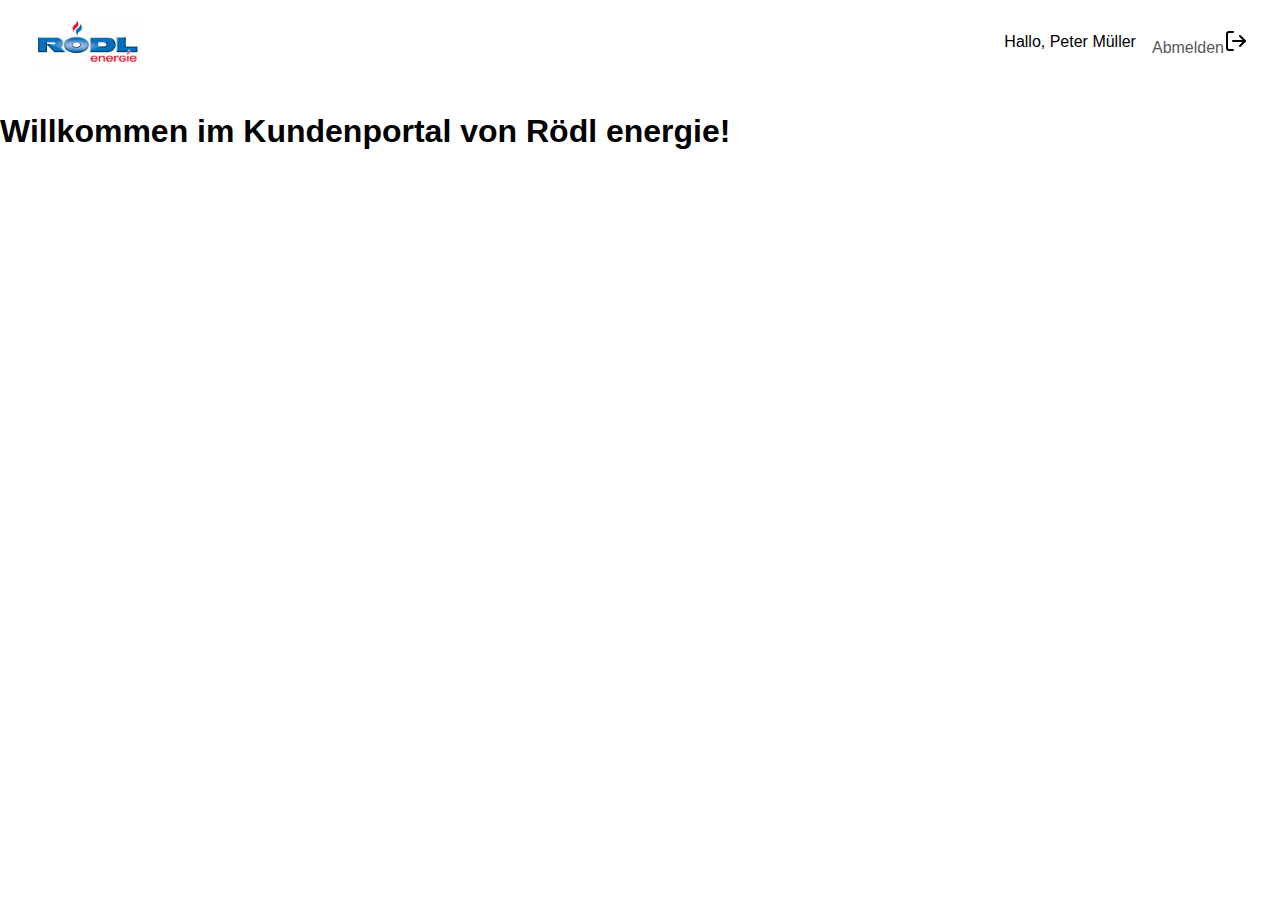
==== employees_web/index.html @ 631987be "employees" ====
<!DOCTYPE html>
<html lang="de">
<head>
    <meta charset="UTF-8">
    <meta name="viewport" content="width=device-width, initial-scale=1.0">
    <title>Rödl energie - Mitarbeiterportal</title>
    <link rel="stylesheet" href="styles.css">
</head>
<body>
    <header class="main-header">
        <div class="top-bar">
            <a href="/" class="logo">
                <img src="./assets/roedl-energie.png" alt="Rödl energie Logo">
            </a>
            <div class="top-right">
                <nav class="secondary-nav">
                    <ul>
                        <p class="user-name">Hallo, Peter Müller</p>
                        <li><a href="/logout" class="center">Abmelden<img src="./assets/log-out.svg" alt="Logout" class="red-icon"></a></li>
                    </ul>
                </nav>
            </div>
        </div>
    </header>

    <main class="kundenportal">
        <h1>Willkommen im Kundenportal von Rödl energie!</h1>
        
      
    </main>
    
    
</body>
</html>
---- employees_web/styles.css ----
:root {
    --primary-red: #E2001A;
    --text-gray: #58585A;
}

* {
    margin: 0;
    padding: 0;
    box-sizing: border-box;
}

body {
    font-family: Arial, sans-serif;
    line-height: 1.6;
}

.main-header {
    padding: 1rem 2rem;
    background: white;
}

.top-bar {
    display: flex;
    justify-content: space-between;
    align-items: center;
    margin-bottom: 1rem;
}

.logo img {
    height: 50px;
}

.secondary-nav ul {
    display: flex;
    list-style: none;
    gap: 1rem;
}

.secondary-nav a {
    color: var(--text-gray);
    text-decoration: none;
}
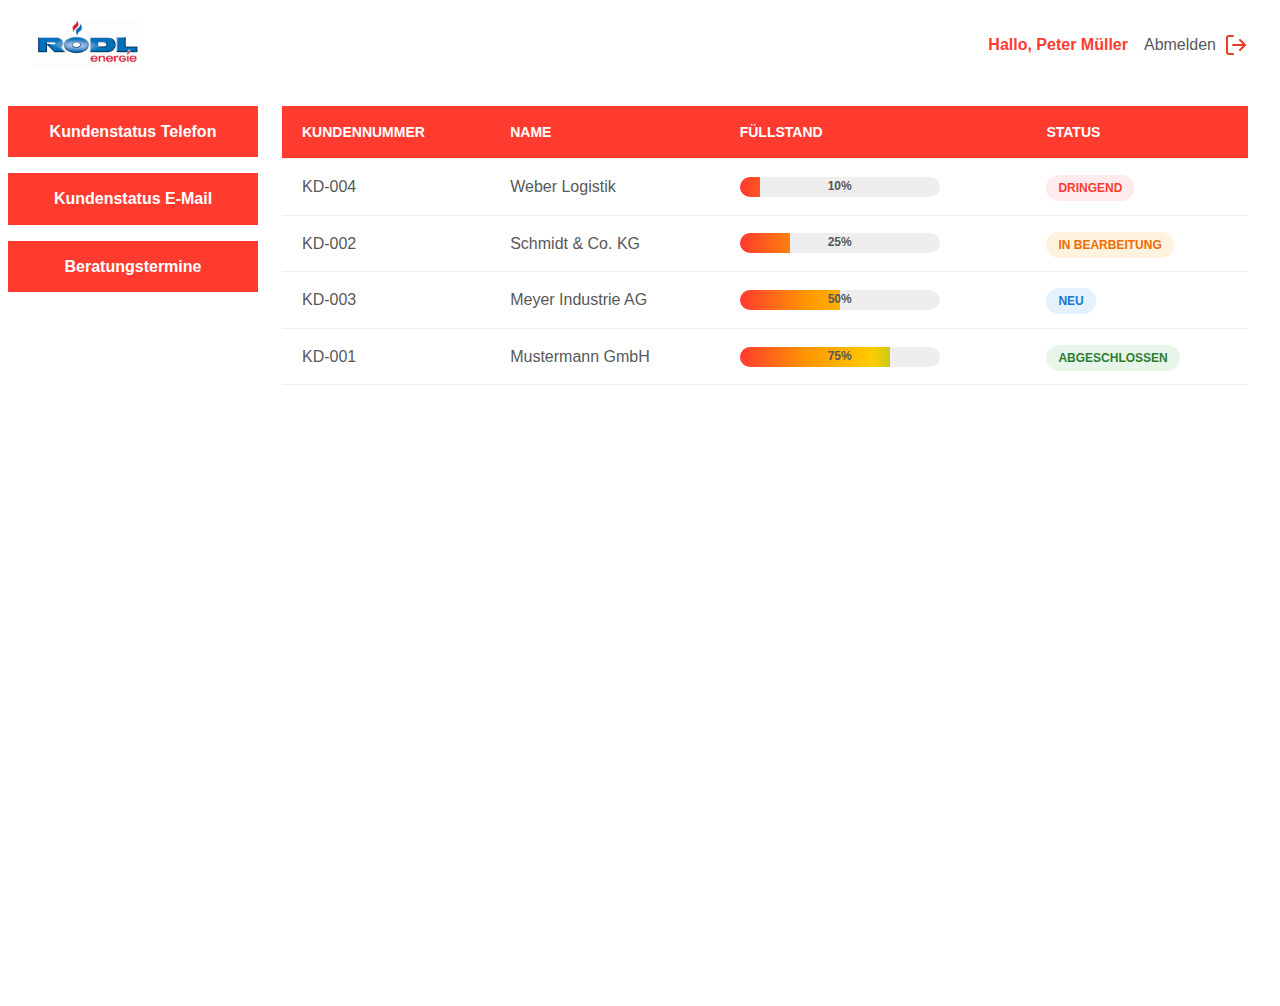
==== commit 2160a13a: "Customer table" ====
--- a/employees_web/index.html
+++ b/employees_web/index.html
@@ -23,9 +23,90 @@
         </div>
     </header>
 
-    <main class="kundenportal">
-        <h1>Willkommen im Kundenportal von Rödl energie!</h1>
-        
+    <main class="mitarbeiterportal">
+       <aside class="sidebar">
+        <nav class="sidebar-nav">
+            <ul>
+                <li><a href="/">Kundenstatus Telefon</a></li>
+                <li><a href="/">Kundenstatus E-Mail</a></li>
+                <li><a href="/">Beratungstermine</a></li>
+            </ul>
+        </nav>
+    </aside>
+
+    <div class="content">
+        <table class="customer-table">
+            <thead>
+                <tr>
+                    <th>Kundennummer</th>
+                    <th>Name</th>
+                    <th>Füllstand</th>
+                    <th>Status</th>
+                </tr>
+            </thead>
+            <tbody>
+                <tr>
+                    <td>KD-004</td>
+                    <td>Weber Logistik</td>
+                    <td>
+                        <div class="fuel-gauge">
+                                <div class="fuel-level-mask" style="width: 10%">
+                                <div class="fuel-level"></div>
+                                
+                            </div>
+                            <span>10%</span>
+                        </div>
+                    </td>
+                    <td><span class="status urgent">Dringend</span></td>
+                </tr>
+                <tr>
+                    <td>KD-002</td>
+                    <td>Schmidt & Co. KG</td>
+                    <td>
+                        <div class="fuel-gauge">
+                            <div class="fuel-level-mask" style="width: 25%">
+                            <div class="fuel-level"></div>
+                            
+                            </div>
+                            <span>25%</span>
+                        </div>
+                    </td>
+                    <td><span class="status pending">In Bearbeitung</span></td>
+                </tr>
+                <tr>
+                    <td>KD-003</td>
+                    <td>Meyer Industrie AG</td>
+                    <td>
+                        <div class="fuel-gauge">
+                            <div class="fuel-level-mask" style="width: 50%">
+                            <div class="fuel-level"></div>
+                            </div>
+                            <span>50%</span>
+                        </div>
+                    </td>
+                    <td><span class="status new">Neu</span></td>
+                </tr>
+                <tr>
+                    <td>KD-001</td>
+                    <td>Mustermann GmbH</td>
+                    <td>
+                        <div class="fuel-gauge">
+                            <div class="fuel-level-mask" style="width: 75%">
+                                <div class="fuel-level"></div>    
+                            </div>
+                            <span>75%</span>
+                        </div>
+                        </div>
+                    </div>
+                    </td>
+                    <td><span class="status completed">Abgeschlossen</span></td>
+                </tr>
+              
+               
+               
+            </tbody>
+        </table>
+    </div>
       
     </main>
     
--- a/employees_web/styles.css
+++ b/employees_web/styles.css
@@ -1,6 +1,9 @@
 :root {
-    --primary-red: #E2001A;
+    --primary-red: #ff3b30;
     --text-gray: #58585A;
+    --orange: #ff9500;
+    --yellow: #ffcc00;
+    --green: #34c759;
 }
 
 * {
@@ -26,6 +29,12 @@
     margin-bottom: 1rem;
 }
 
+.top-right {
+    display: flex;
+    align-items: center;
+    gap: 2rem;
+}
+
 .logo img {
     height: 50px;
 }
@@ -39,4 +48,225 @@
 .secondary-nav a {
     color: var(--text-gray);
     text-decoration: none;
-}+}
+
+.red-icon {
+    filter: invert(27%) sepia(51%) saturate(2878%) hue-rotate(346deg) brightness(104%) contrast(97%);
+}
+
+.user-name {
+    font-weight: bold;
+    color: var(--primary-red);
+}
+
+.center {
+    display: flex;
+    align-items: center;
+    justify-content: center;
+    gap: 0.5rem;
+}
+
+.mitarbeiterportal {
+    display: flex;
+    flex-direction: row;
+}
+
+.sidebar {
+    width: 250px;
+    height: 100vh;
+}
+
+.sidebar-nav{
+    width: 100%;
+    flex: 1;
+    position: relative;
+    margin: 0 0.5rem;
+    display: flex;
+    flex-direction: column;
+}
+
+.sidebar-nav ul {
+    display: flex;
+    flex-direction: column;
+    list-style: none;
+    width: 100%;
+    position: relative;
+}
+
+
+.sidebar-nav li {
+    margin-bottom: 1rem;
+    width: 100%;
+    position: relative;
+    display: flex;
+    flex-direction: row;
+}
+
+.sidebar-nav ul li a{
+    background: var(--primary-red);
+    color: white;
+    text-decoration: none;
+    padding: 0.75rem 1.5rem;
+    font-weight: bold;
+    border: 1px solid var(--primary-red);
+    transition: all 0.3s ease;
+    width: 100%;
+    text-align: center;
+    position: relative;
+    display: flex;
+    flex-direction: row;
+    align-items: center;
+    justify-content: center;
+}
+
+.sidebar-nav a:hover {
+    background: white;
+    color: var(--primary-red);
+    transition: all 0.3s ease;
+}
+
+.sidebar-nav a:active {
+    background: var(--primary-red);
+    color: white;
+    transition: all 0.3s ease;
+}
+
+.content {
+    flex: 1;
+    margin: 0 2rem;
+    color: white;
+    display: flex;
+    flex-direction: column;
+    align-items: center;
+    justify-content: start;
+  
+}
+
+.customer-table {
+    width: 100%;
+    border-collapse: collapse;
+}
+
+.customer-table th,
+.customer-table td {
+    padding: 15px 20px;
+    text-align: left;
+    border-bottom: 1px solid #eee;
+}
+
+.customer-table th {
+    background: var(--primary-red);
+    color: var(--white);
+    font-weight: bold;
+    text-transform: uppercase;
+    font-size: 14px;
+}
+
+.customer-table td {
+    color: var(--text-gray);
+}
+
+.customer-table tr:hover {
+    background: #f9f9f9;
+}
+
+/* Füllstandsanzeige */
+.fuel-gauge {
+    width: 200px;
+    height: 20px;
+    background: #eee;
+    border-radius: 10px;
+    overflow: hidden;
+    position: relative;
+}
+
+.fuel-level{
+    height: 100%;
+    position: relative;
+    background: linear-gradient(90deg, var(--primary-red) 0%, var(--orange) 33%, var(--yellow) 66%, var(--green) 100%);
+    width: 200px;
+}
+
+.fuel-level-mask{
+    height: 100%;
+    transition: width 0.3s ease;
+    position: relative;
+    overflow: hidden;
+}
+
+.fuel-gauge span {
+    position: absolute;
+    left: 50%;
+    top: 50%;
+    transform: translate(-50%, -50%);
+    color: var(--text-dark);
+    font-size: 12px;
+    font-weight: bold;
+    width: 200px;
+    text-align: center;
+}
+
+/* Status Styles */
+.status {
+    padding: 6px 12px;
+    border-radius: 20px;
+    font-size: 12px;
+    font-weight: bold;
+    text-transform: uppercase;
+}
+
+.status.completed {
+    background: #e8f5e9;
+    color: #2e7d32;
+}
+
+.status.pending {
+    background: #fff3e0;
+    color: #ef6c00;
+}
+
+.status.new {
+    background: #e3f2fd;
+    color: #1976d2;
+}
+
+.status.urgent {
+    background: #ffebee;
+    color: var(--primary-red);
+}
+
+/* Responsive Design */
+@media (max-width: 768px) {
+    .container {
+        padding: 0 10px;
+        margin: 20px auto;
+    }
+
+    .customer-table th,
+    .customer-table td {
+        padding: 10px;
+    }
+
+    .fuel-gauge {
+        width: 150px;
+    }
+
+    .status {
+        padding: 4px 8px;
+        font-size: 11px;
+    }
+}
+
+@media (max-width: 576px) {
+    .customer-table {
+        display: block;
+        overflow-x: auto;
+        white-space: nowrap;
+    }
+
+    .fuel-gauge {
+        width: 100px;
+    }
+}
+
+
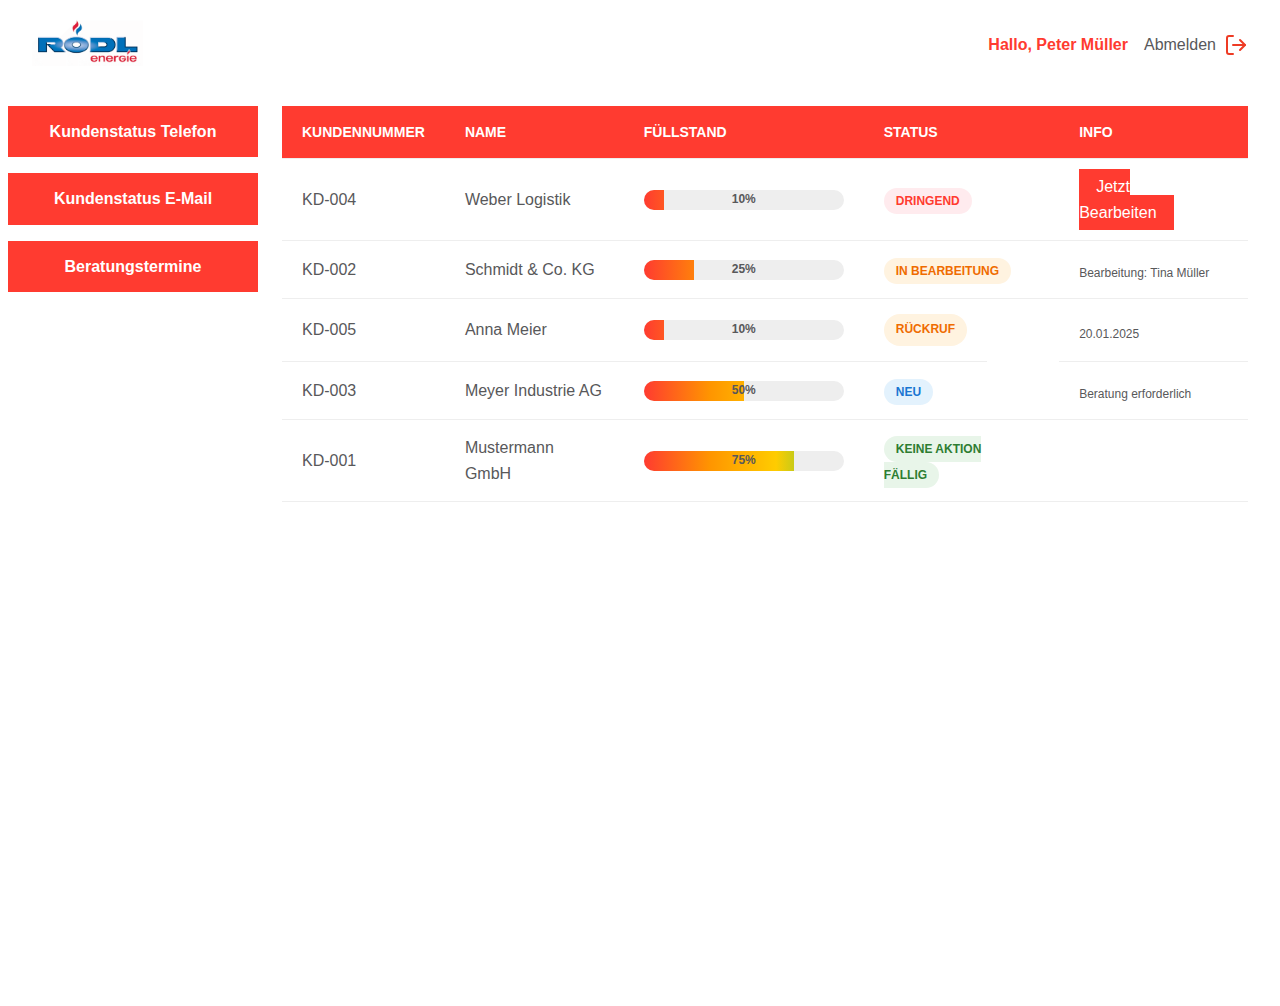
==== commit 92892940: "Tabellenansicht fertig" ====
--- a/employees_web/index.html
+++ b/employees_web/index.html
@@ -42,6 +42,7 @@
                     <th>Name</th>
                     <th>Füllstand</th>
                     <th>Status</th>
+                    <th>Info</th>
                 </tr>
             </thead>
             <tbody>
@@ -58,6 +59,7 @@
                         </div>
                     </td>
                     <td><span class="status urgent">Dringend</span></td>
+                    <td><a href="/">Jetzt Bearbeiten</a></td>
                 </tr>
                 <tr>
                     <td>KD-002</td>
@@ -72,6 +74,21 @@
                         </div>
                     </td>
                     <td><span class="status pending">In Bearbeitung</span></td>
+                    <td><p>Bearbeitung: Tina Müller</p></td>
+                </tr>
+                <tr>
+                    <td>KD-005</td>
+                    <td>Anna Meier</td>
+                    <td>
+                        <div class="fuel-gauge">
+                            <div class="fuel-level-mask" style="width: 10%">
+                            <div class="fuel-level"></div>
+                            </div>
+                            <span>10%</span>
+                        </div>
+                    </td>
+                    <td class="column"><span class="status pending">Rückruf</span></td>
+                    <td><p>20.01.2025</p></td>
                 </tr>
                 <tr>
                     <td>KD-003</td>
@@ -85,6 +102,7 @@
                         </div>
                     </td>
                     <td><span class="status new">Neu</span></td>
+                    <td><p>Beratung erforderlich</p></td>
                 </tr>
                 <tr>
                     <td>KD-001</td>
@@ -99,7 +117,8 @@
                         </div>
                     </div>
                     </td>
-                    <td><span class="status completed">Abgeschlossen</span></td>
+                    <td><span class="status completed">Keine Aktion fällig</span></td>
+                    <td><p></p></td>
                 </tr>
               
                
--- a/employees_web/styles.css
+++ b/employees_web/styles.css
@@ -164,6 +164,30 @@
 
 .customer-table td {
     color: var(--text-gray);
+}
+
+.customer-table td a{
+    color: white;
+    background-color: var(--primary-red);
+    text-decoration: none;
+    padding: 0.5rem 1rem;
+    border: 1px solid var(--primary-red);
+    transition: all 0.3s ease;
+}
+
+.customer-table td a:hover{
+    background-color: white;
+    color: var(--primary-red);
+    transition: all 0.3s ease;
+}
+
+
+.customer-table td p{
+    font-size: 12px;
+    color: var(--text-gray);
+    width: 100%;
+    text-align: left;
+    margin-top: 0.5rem;
 }
 
 .customer-table tr:hover {
@@ -213,6 +237,7 @@
     font-size: 12px;
     font-weight: bold;
     text-transform: uppercase;
+    width: fit-content;
 }
 
 .status.completed {
@@ -233,6 +258,14 @@
 .status.urgent {
     background: #ffebee;
     color: var(--primary-red);
+}
+
+.column{
+    display: flex;
+    flex-direction: row;
+    align-items: center;
+    justify-content: center;
+    width: fit-content;
 }
 
 /* Responsive Design */
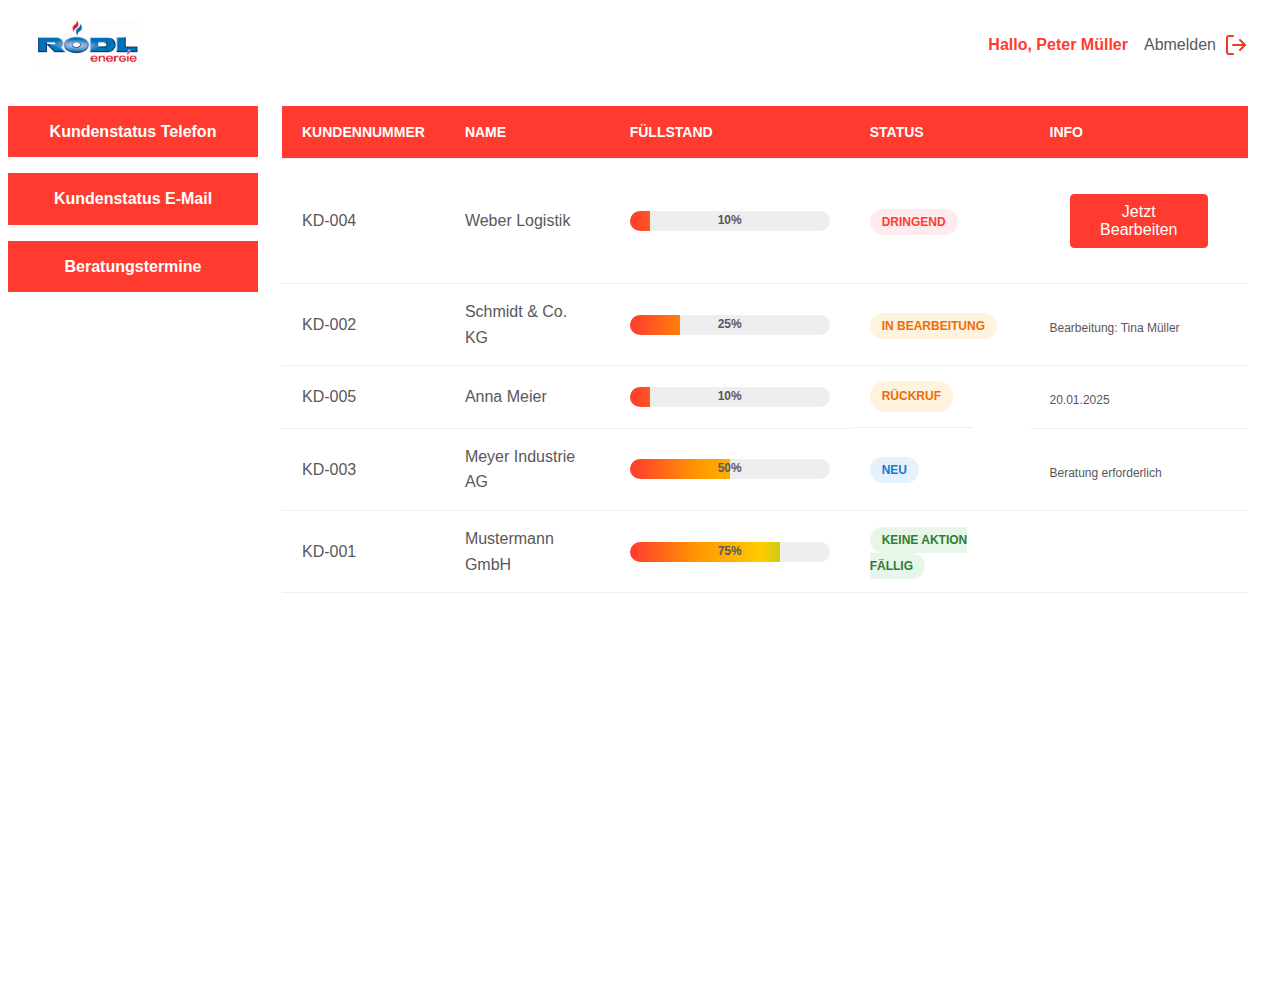
==== commit 6be2835d: "Popup" ====
--- a/employees_web/index.html
+++ b/employees_web/index.html
@@ -59,7 +59,7 @@
                         </div>
                     </td>
                     <td><span class="status urgent">Dringend</span></td>
-                    <td><a href="/">Jetzt Bearbeiten</a></td>
+                    <td><button onclick="document.getElementById('customerPopup').style.display='block'" class="show-popup-btn">Jetzt Bearbeiten</button></td>
                 </tr>
                 <tr>
                     <td>KD-002</td>
@@ -120,11 +120,130 @@
                     <td><span class="status completed">Keine Aktion fällig</span></td>
                     <td><p></p></td>
                 </tr>
-              
-               
-               
             </tbody>
         </table>
+        <!-- Popup Container -->
+    <div id="customerPopup" class="popup">
+        <div class="popup-content">
+            <div class="popup-header">
+                <h2>Kundendetails</h2>
+                <span class="close-btn" onclick="document.getElementById('customerPopup').style.display='none'">&times;</span>
+            </div>
+
+            <div class="popup-body">
+                <div class="customer-info-grid">
+                    <!-- Basis Informationen -->
+                    <div class="info-section">
+                        <h3>Basisinformationen</h3>
+                        <div class="info-group">
+                            <label>Kundennummer:</label>
+                            <span>KD-001</span>
+                        </div>
+                        <div class="info-group">
+                            <label>Firmenname:</label>
+                            <span>Mustermann GmbH</span>
+                        </div>
+                        <div class="info-group">
+                            <label>Status:</label>
+                            <span class="status completed">Aktiv</span>
+                        </div>
+                    </div>
+
+                    <!-- Adresse -->
+                    <div class="info-section">
+                        <h3>Adresse</h3>
+                        <div class="info-group">
+                            <label>Straße:</label>
+                            <span>Musterstraße 123</span>
+                        </div>
+                        <div class="info-group">
+                            <label>PLZ/Ort:</label>
+                            <span>12345 Musterstadt</span>
+                        </div>
+                        <div class="info-group">
+                            <label>Land:</label>
+                            <span>Deutschland</span>
+                        </div>
+                    </div>
+
+                    <!-- Kontaktdaten -->
+                    <div class="info-section">
+                        <h3>Kontaktdaten</h3>
+                        <div class="info-group">
+                            <label>Ansprechpartner:</label>
+                            <span>Max Mustermann</span>
+                        </div>
+                        <div class="info-group">
+                            <label>Telefon:</label>
+                            <span>+49 123 456789</span>
+                        </div>
+                        <div class="info-group">
+                            <label>E-Mail:</label>
+                            <span>info@mustermann-gmbh.de</span>
+                        </div>
+                    </div>
+
+                    <!-- Tank Details -->
+                    <div class="info-section">
+                        <h3>Tank-Details</h3>
+                        <div class="info-group">
+                            <label>Aktueller Füllstand:</label>
+                            <div class="fuel-gauge">
+                                 <div class="fuel-level-mask" style="width: 75%">
+                                    <div class="fuel-level"></div>
+                                </div>
+                                <span>75%</span>
+                            </div>
+                        </div>
+                        <div class="info-group">
+                            <label>Tank-Kapazität:</label>
+                            <span>10.000 Liter</span>
+                        </div>
+                        <div class="info-group">
+                            <label>Letzte Befüllung:</label>
+                            <span>15.01.2024</span>
+                        </div>
+                    </div>
+                </div>
+
+                <a href="/">Daten bearbeiten</a>
+
+                <!-- Letzte Bestellungen -->
+                <div class="orders-section">
+                    <h3>Letzte Bestellungen</h3>
+                    <table class="orders-table">
+                        <thead>
+                            <tr>
+                                <th>Datum</th>
+                                <th>Bestellnummer</th>
+                                <th>Menge</th>
+                                <th>Status</th>
+                            </tr>
+                        </thead>
+                        <tbody>
+                            <tr>
+                                <td>15.01.2024</td>
+                                <td>BO-2024-001</td>
+                                <td>5.000 L</td>
+                                <td><span class="status completed">Geliefert</span></td>
+                            </tr>
+                            <tr>
+                                <td>01.12.2023</td>
+                                <td>BO-2023-089</td>
+                                <td>7.500 L</td>
+                                <td><span class="status completed">Geliefert</span></td>
+                            </tr>
+                            <tr>
+                                <td>15.11.2023</td>
+                                <td>BO-2023-076</td>
+                                <td>6.000 L</td>
+                                <td><span class="status completed">Geliefert</span></td>
+                            </tr>
+                        </tbody>
+                    </table>
+                </div>
+            </div>
+        </div>
     </div>
       
     </main>
--- a/employees_web/styles.css
+++ b/employees_web/styles.css
@@ -166,7 +166,7 @@
     color: var(--text-gray);
 }
 
-.customer-table td a{
+.customer-table td button{
     color: white;
     background-color: var(--primary-red);
     text-decoration: none;
@@ -175,7 +175,7 @@
     transition: all 0.3s ease;
 }
 
-.customer-table td a:hover{
+.customer-table td button:hover{
     background-color: white;
     color: var(--primary-red);
     transition: all 0.3s ease;
@@ -268,6 +268,218 @@
     width: fit-content;
 }
 
+
+/* Popup Styles */
+.popup {
+    display: none;
+    position: fixed;
+    top: 0;
+    left: 0;
+    width: 100%;
+    height: 100%;
+    background-color: rgba(0, 0, 0, 0.5);
+    z-index: 1000;
+}
+
+.popup-content {
+    position: relative;
+    background-color: white;
+    margin: 2% auto;
+    width: 90%;
+    max-width: 1200px;
+    max-height: 95vh;
+    border-radius: 8px;
+    box-shadow: 0 4px 6px rgba(0, 0, 0, 0.1);
+    overflow-y: auto;
+}
+
+.popup-header {
+    padding: 20px;
+    background-color: var(--primary-red);
+    color: var(--white);
+    display: flex;
+    justify-content: space-between;
+    align-items: center;
+    position: sticky;
+    top: 0;
+    z-index: 1;
+}
+
+.close-btn {
+    color: var(--white);
+    font-size: 28px;
+    font-weight: bold;
+    cursor: pointer;
+    padding: 0 10px;
+}
+
+.close-btn:hover {
+    opacity: 0.8;
+}
+
+.popup-body {
+    padding: 40px;
+    display: flex;
+    flex-direction: column;
+    align-items: center;
+    justify-content: center;
+}
+
+/* Customer Info Grid */
+.customer-info-grid {
+    display: flex;
+    flex-direction: row;
+    width: 100%;
+    margin-bottom: 30px;
+    color: var(--text-gray);
+    justify-content: space-between;
+
+}
+
+.info-section {
+    background: var(--background-light);
+    border-radius: 8px;
+}
+
+.info-section h3 {
+    color: var(--primary-red);
+    margin-bottom: 15px;
+    font-size: 18px;
+}
+
+.info-group {
+    margin-bottom: 10px;
+    color: var(--text-gray);
+}
+
+.info-group label {
+    display: block;
+    color: var(--text-light);
+    font-size: 14px;
+    margin-bottom: 5px;
+}
+
+.info-group span {
+    font-weight: 500;
+}
+
+
+
+
+/* Orders Table */
+.orders-section {
+    background: var(--background-light);
+    border-radius: 8px;
+    width: 100%;
+   
+}
+
+.orders-section h3 {
+    color: var(--primary-red);
+    margin: 15px 0px;
+    font-size: 18px;
+}
+
+.orders-table {
+    width: 100%;
+    border-collapse: collapse;
+    background: var(--white);
+    border-radius: 8px;
+    overflow: hidden;
+}
+
+.orders-table th,
+.orders-table td {
+    padding: 12px;
+    text-align: left;
+    border-bottom: 1px solid var(--border-color);
+}
+
+.orders-table th {
+    background: var(--primary-red);
+    color: var(--white);
+    font-weight: bold;
+    font-size: 14px;
+}
+
+.orders-table td {
+    color: var(--text-gray);
+}
+
+.orders-table tr:hover {
+    background: #f9f9f9;
+}
+
+/* Status Styles */
+.status {
+    padding: 6px 12px;
+    border-radius: 20px;
+    font-size: 12px;
+    font-weight: bold;
+    text-transform: uppercase;
+}
+
+.status.completed {
+    background: #e8f5e9;
+    color: #2e7d32;
+}
+
+/* Demo Button */
+.show-popup-btn {
+    margin: 20px;
+    padding: 10px 20px;
+    background: var(--primary-red);
+    color: var(--white);
+    border: none;
+    border-radius: 4px;
+    cursor: pointer;
+    font-size: 16px;
+}
+
+.show-popup-btn:hover {
+    opacity: 0.9;
+}
+
+.popup-body a{
+    color: white;
+    text-decoration: none;
+    padding: 0.5rem 1rem;
+    background-color: var(--primary-red);
+    border: 1px solid var(--primary-red);
+    transition: all 0.3s ease;
+    width: 100%;
+    text-align: center;
+    font-weight: bold;
+    margin: 0 1.5rem;
+}
+
+.popup-body a:hover{
+    background-color: white;
+    color: var(--primary-red);
+    transition: all 0.3s ease;
+}
+
+/* Responsive Design */
+@media (max-width: 768px) {
+    .popup-content {
+        margin: 0;
+        width: 100%;
+        height: 100%;
+        max-height: 100vh;
+        border-radius: 0;
+    }
+
+    .customer-info-grid {
+        grid-template-columns: 1fr;
+    }
+
+    .orders-table {
+        display: block;
+        overflow-x: auto;
+        white-space: nowrap;
+    }
+}
+
 /* Responsive Design */
 @media (max-width: 768px) {
     .container {
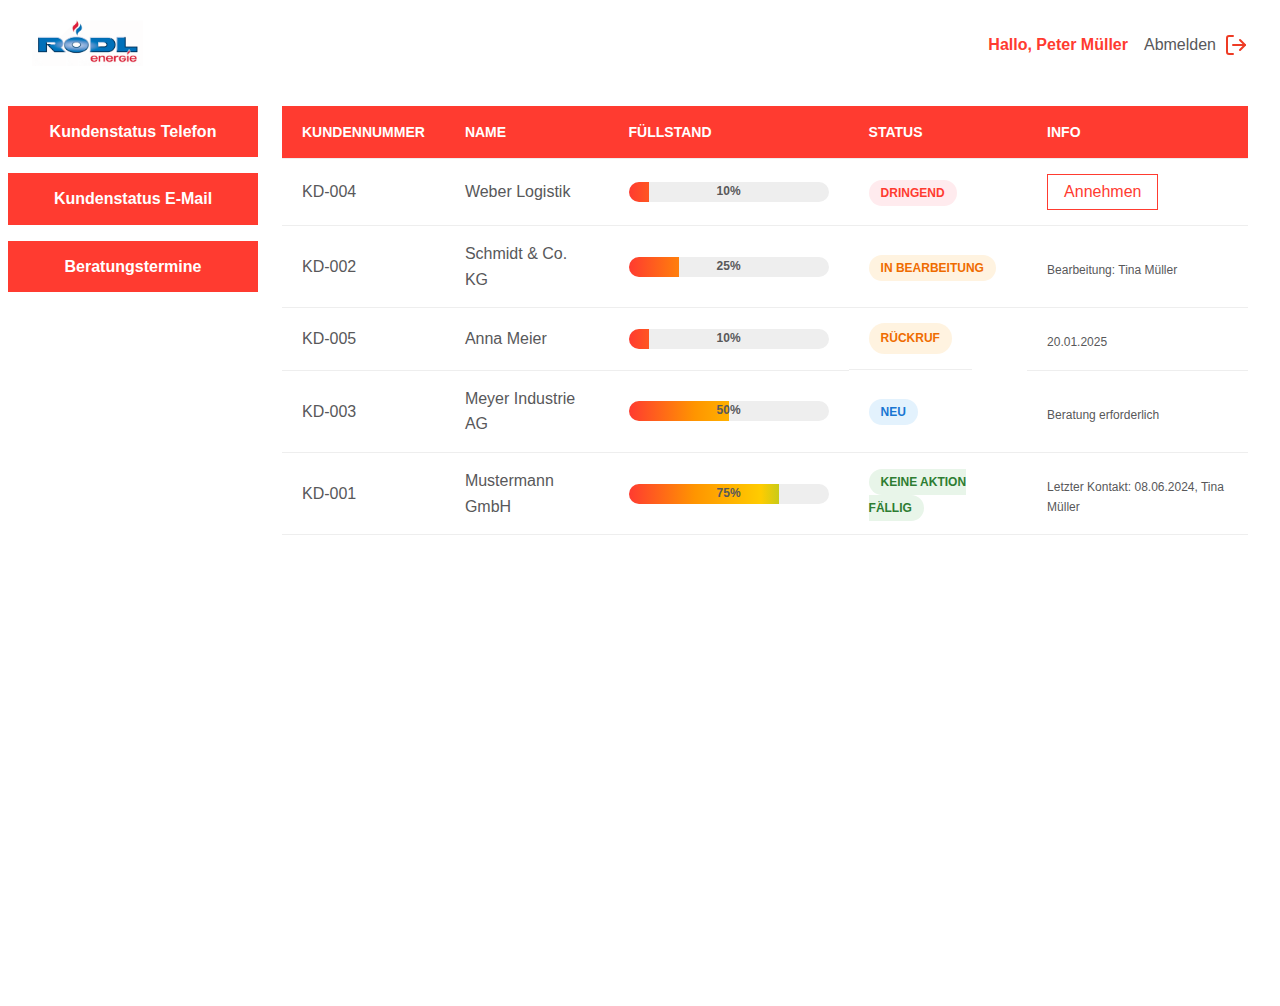
==== commit 3aed291e: "Anrude-Screen" ====
--- a/employees_web/index.html
+++ b/employees_web/index.html
@@ -59,7 +59,7 @@
                         </div>
                     </td>
                     <td><span class="status urgent">Dringend</span></td>
-                    <td><button onclick="document.getElementById('customerPopup').style.display='block'" class="show-popup-btn">Jetzt Bearbeiten</button></td>
+                    <td><button onclick="document.getElementById('customerPopup').style.display='block'" class="show-popup-btn">Annehmen</button></td>
                 </tr>
                 <tr>
                     <td>KD-002</td>
@@ -118,7 +118,7 @@
                     </div>
                     </td>
                     <td><span class="status completed">Keine Aktion fällig</span></td>
-                    <td><p></p></td>
+                    <td><p>Letzter Kontakt: 08.06.2024, Tina Müller</p></td>
                 </tr>
             </tbody>
         </table>
@@ -206,7 +206,7 @@
                     </div>
                 </div>
 
-                <a href="/">Daten bearbeiten</a>
+                <a href="">Daten bearbeiten</a>
 
                 <!-- Letzte Bestellungen -->
                 <div class="orders-section">
--- a/employees_web/styles.css
+++ b/employees_web/styles.css
@@ -167,8 +167,8 @@
 }
 
 .customer-table td button{
-    color: white;
-    background-color: var(--primary-red);
+    color: var(--primary-red);
+    background-color: white;
     text-decoration: none;
     padding: 0.5rem 1rem;
     border: 1px solid var(--primary-red);
@@ -176,8 +176,8 @@
 }
 
 .customer-table td button:hover{
-    background-color: white;
-    color: var(--primary-red);
+    background-color: var(--primary-red);
+    color: white;
     transition: all 0.3s ease;
 }
 
@@ -363,9 +363,6 @@
     font-weight: 500;
 }
 
-
-
-
 /* Orders Table */
 .orders-section {
     background: var(--background-light);
@@ -426,19 +423,12 @@
 
 /* Demo Button */
 .show-popup-btn {
-    margin: 20px;
+    
     padding: 10px 20px;
-    background: var(--primary-red);
-    color: var(--white);
-    border: none;
-    border-radius: 4px;
     cursor: pointer;
     font-size: 16px;
 }
 
-.show-popup-btn:hover {
-    opacity: 0.9;
-}
 
 .popup-body a{
     color: white;
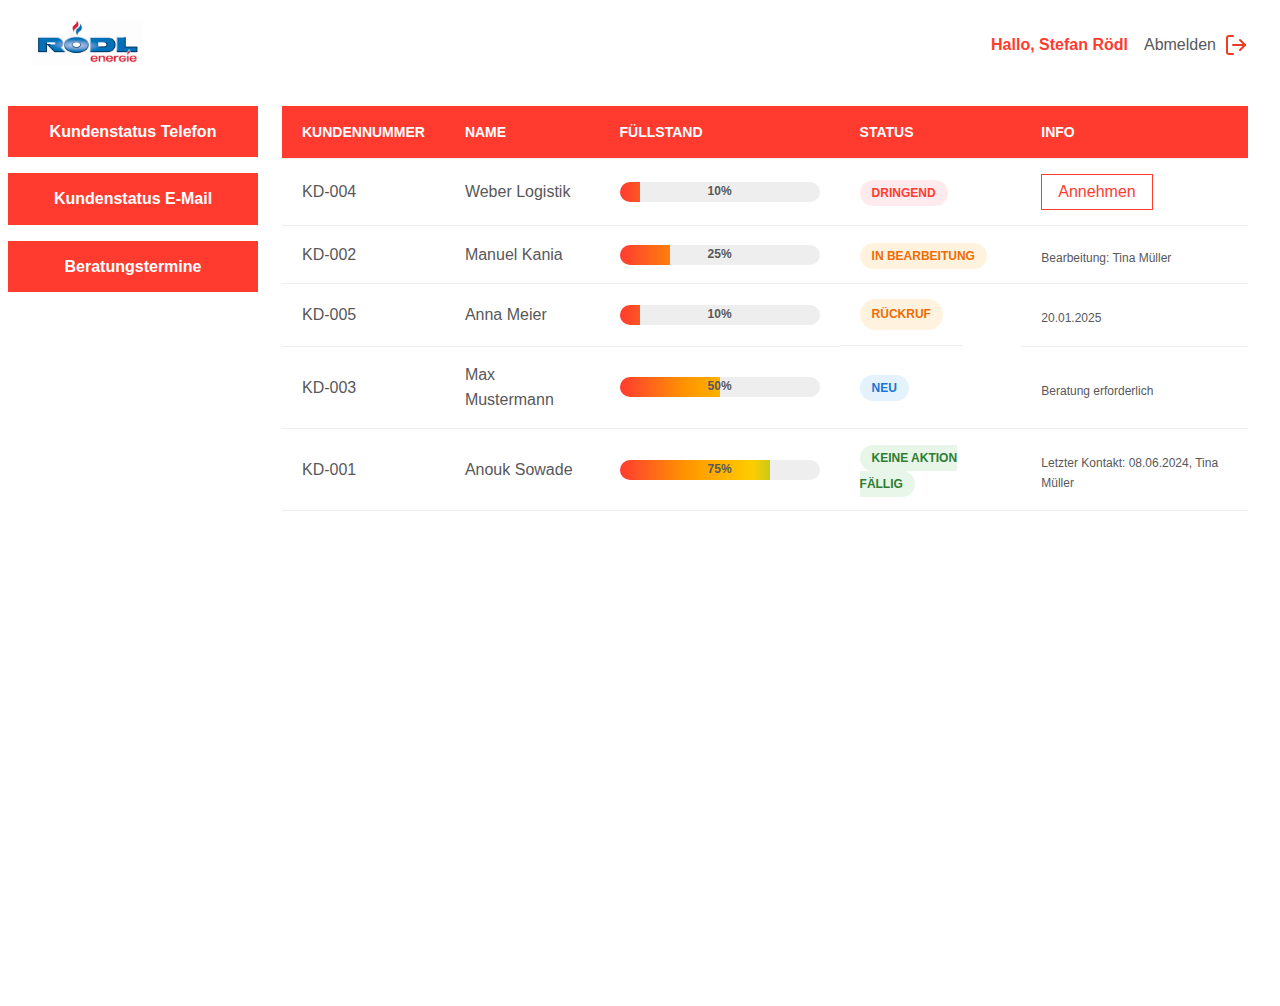
==== commit f2e511cc: "order" ====
--- a/employees_web/index.html
+++ b/employees_web/index.html
@@ -15,7 +15,7 @@
             <div class="top-right">
                 <nav class="secondary-nav">
                     <ul>
-                        <p class="user-name">Hallo, Peter Müller</p>
+                        <p class="user-name">Hallo, Stefan Rödl</p>
                         <li><a href="/logout" class="center">Abmelden<img src="./assets/log-out.svg" alt="Logout" class="red-icon"></a></li>
                     </ul>
                 </nav>
@@ -63,7 +63,7 @@
                 </tr>
                 <tr>
                     <td>KD-002</td>
-                    <td>Schmidt & Co. KG</td>
+                    <td>Manuel Kania</td>
                     <td>
                         <div class="fuel-gauge">
                             <div class="fuel-level-mask" style="width: 25%">
@@ -92,7 +92,7 @@
                 </tr>
                 <tr>
                     <td>KD-003</td>
-                    <td>Meyer Industrie AG</td>
+                    <td>Max Mustermann</td>
                     <td>
                         <div class="fuel-gauge">
                             <div class="fuel-level-mask" style="width: 50%">
@@ -106,7 +106,7 @@
                 </tr>
                 <tr>
                     <td>KD-001</td>
-                    <td>Mustermann GmbH</td>
+                    <td>Anouk Sowade</td>
                     <td>
                         <div class="fuel-gauge">
                             <div class="fuel-level-mask" style="width: 75%">
